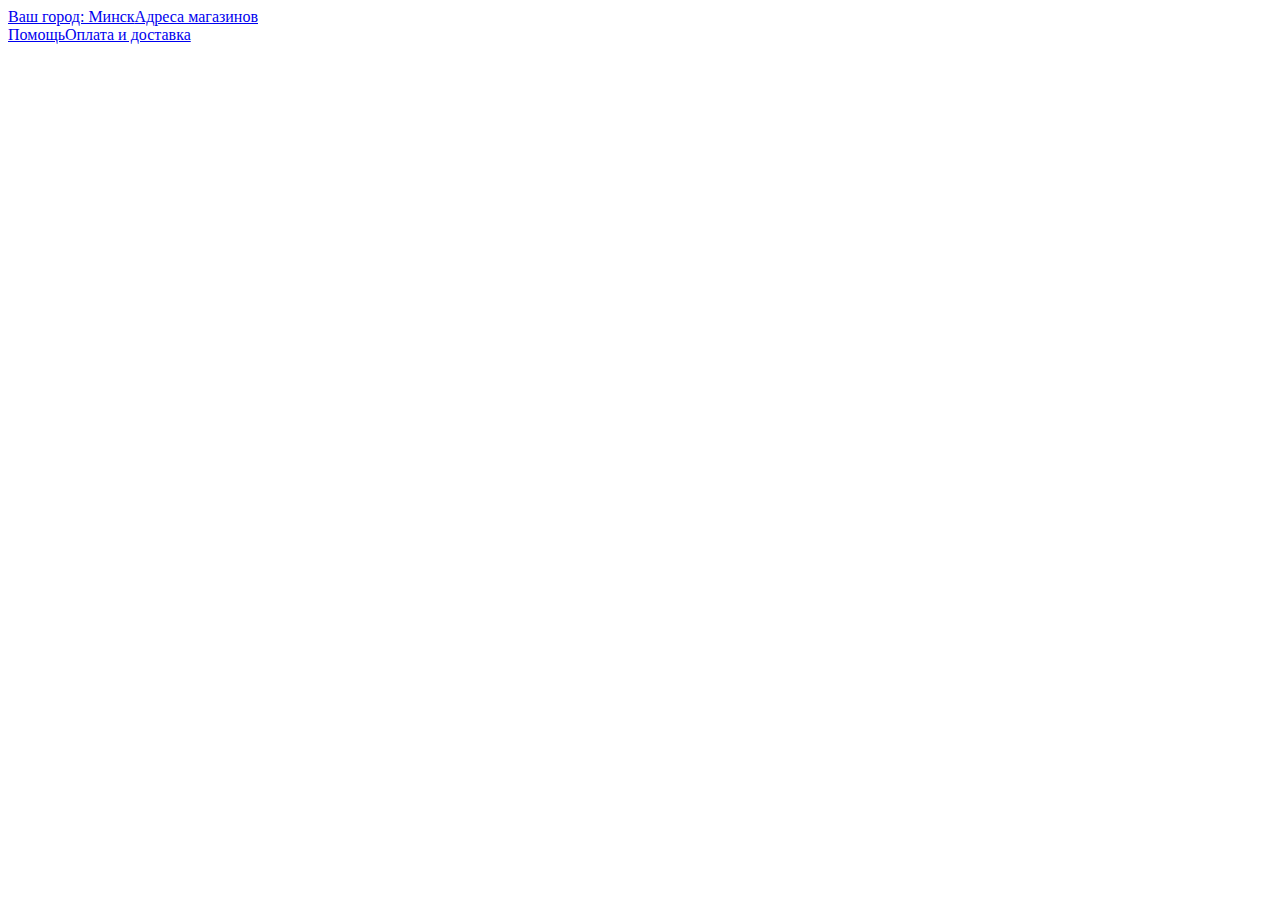
==== index.html @ 095d1d2a "Add files via upload" ====
<!DOCTYPE html>
<html lang="ru">
<head>
	<meta charset="UTF-8">
	<meta name="viewport" content="width=device-width, initial-scale=1.0">
	<title>Document</title>
	<link rel="stylesheet" href="fonts/font.css">
	<link rel="stylesheet" href="css/style.css" type="text/css">
</head>
<body>
	


<div id="wrapper">
	
	<div id="first-line">
		<div><a href="#">Ваш город: Минск</a><a href="#">Адреса магазинов</a></div>
		<div><a href="#">Помощь</a><a href="#">Оплата и доставка</a></div>
	</div>


</div> <!-- wrapper -->

</body>
</html>
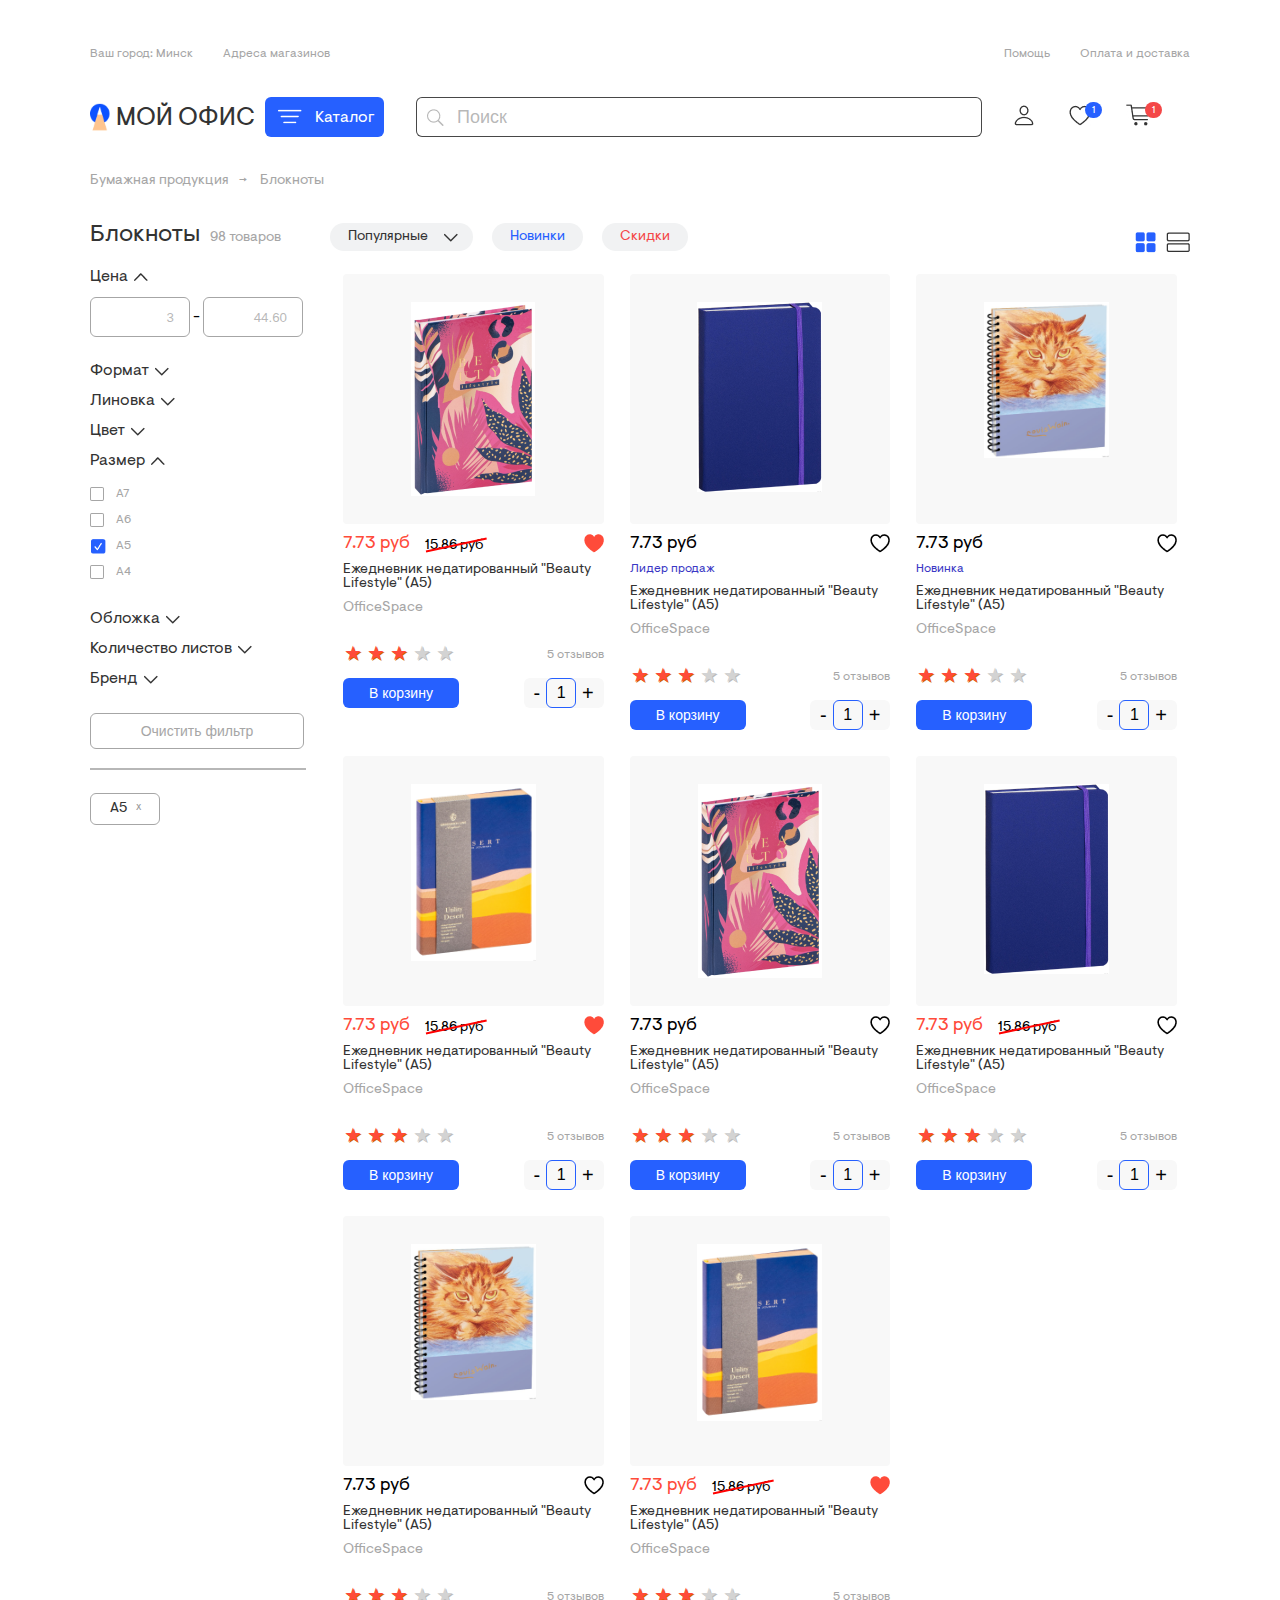
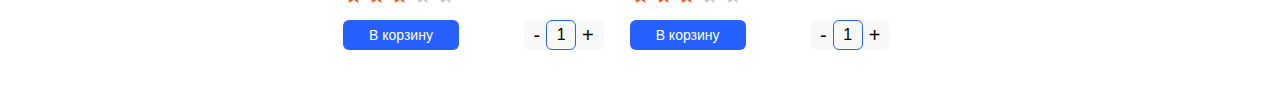
==== commit 986cbd4f: "Add files via upload" ====
--- a/index.html
+++ b/index.html
@@ -5,21 +5,578 @@
 	<meta name="viewport" content="width=device-width, initial-scale=1.0">
 	<title>Document</title>
 	<link rel="stylesheet" href="fonts/font.css">
+	<link rel="stylesheet" href="css/reset.css" type="text/css">
 	<link rel="stylesheet" href="css/style.css" type="text/css">
 </head>
 <body>
 	
 
 
+
+
+
+
 <div id="wrapper">
-	
+
+
+
+
 	<div id="first-line">
 		<div><a href="#">Ваш город: Минск</a><a href="#">Адреса магазинов</a></div>
 		<div><a href="#">Помощь</a><a href="#">Оплата и доставка</a></div>
 	</div>
 
 
+
+
+
+
+
+
+
+    <div id="second-line">
+        <div class="wrap">
+            <a href="index.html" id="logo">
+                <img src="img/logo.png"  alt="логотип">
+                <span>Мой офис</span>
+            </a>
+            
+
+            <label id="cat_bottom" for="cat_open">Каталог</label>
+            
+            <input type="checkbox" id="cat_open">            
+            <div id="cat_menu">
+                <ul>
+                    <li><a href="#">Письменные принадлежности</a></li>
+                    <li><a href="#">Ручки</a></li>
+                    <li><a href="#">Карандаши</a></li>
+                    <li><a href="#">Маркеры</a></li>
+                    <li><a href="#">Наборы письменные</a></li>
+                </ul>
+                <ul>
+                    <li><a href="#">Бумажная продукция</a></li>
+                    <li><a href="#">Офисная бумага </a></li>
+                    <li><a href="#">Блокноты</a></li>
+                    <li><a href="#">Ежедневники и еженедельники </a></li>
+                    <li><a href="#">Стикеры и блоки для записей</a></li>
+                    <li><a href="#">Закладки</a></li>   
+                </ul>
+                <ul>
+                    <li><a href="#">Офисные принадлежности</a></li>
+                    <li><a href="#">Степлеры</a></li>
+                    <li><a href="#">Корректоры	</a></li>
+                    <li><a href="#">Дыроколы	</a></li>
+                    <li><a href="#">Ластики	</a></li>
+                    <li><a href="#">Скотч и клейкая лента	</a></li>
+                    <li><a href="#">Папки</a></li>
+                    <li><a href="#">Клей</a></li>
+                </ul>
+                <ul>
+                    <li><a href="#">Школьные принадлежности</a></li>
+                    <li><a href="#">Тетради</a></li>  
+                    <li><a href="#">Дневники</a></li>     
+                    <li><a href="#">Пеналы</a></li>
+                    <li><a href="#">Линейки</a></li>
+                    <li><a href="#">Циркули</a></li>
+                    <li><a href="#">Цветные карандаши </a></li>
+                    <li><a href="#">Краски, кисти</a></li>
+                </ul>           
+                 
+            </div>
+            
+            
+            
+            
+            
+            
+            
+        </div>
+        <form action="">
+            <input type="seach" value="Поиск">
+        </form>
+        <div class="knopki">
+            <a href="#" class="cabinet"><img src="img/cabinet.jpg" alt=""></a>
+            <a href="#" class="favorite"><img src="img/favorite.jpg" alt=""><span>1</span></a>
+            <a href="cart.html" class="cart"><img src="img/cart.jpg" alt=""><span>1</span></a>
+        </div>
+
+    </div>   <!-- second-line -->
+
+
+
+
+    <div id="breadcrumbs">
+        <span><a href="#">Бумажная продукция</a></span>
+        <span>Блокноты</span>
+
+    </div> <!-- breadcrumbs -->
+
+
+
+
+
+
+
+
+
+
+
+    <div id="content_wrap">
+        <aside>
+           <div class="cat_wrap">
+               <h2>Блокноты</h2>
+               <div><span>98</span> товаров</div>
+           </div>
+           
+           
+           <form action="" class="filtr">
+              
+               <input type="checkbox" id="filtr_price" class="filtr_param" checked>
+               <label for="filtr_price">Цена</label>
+               <div>
+                   <input type="text" class="min_price" value="3"> - <input type="text" class="max_price"  value="44.60">
+               </div> 
+               
+                                           
+               <input type="checkbox" id="filtr_formar" class="filtr_param">
+               <label for="filtr_formar">Формат</label>
+               <div>
+                   Lorem ipsum dolor sit amet.
+               </div> 
+                                                                                                                                                                       
+                                                                                                                
+               <input type="checkbox" id="filtr_linovka" class="filtr_param">
+               <label for="filtr_linovka">Линовка</label>
+               <div>
+                   Lorem ipsum dolor sit amet.
+               </div>
+               
+               <input type="checkbox" id="filtr_color" class="filtr_param">
+               <label for="filtr_color">Цвет</label>
+               <div>
+                   Lorem ipsum dolor sit amet.
+               </div>
+                
+               <input type="checkbox" id="filtr_razmer" class="filtr_param" checked>
+               <label for="filtr_razmer">Размер</label>
+               <div class="filtr_razmer_items">
+                   <input type="checkbox" name="razmer" id="A7"><label for="A7">A7</label>
+                   <input type="checkbox" name="razmer" id="A6"><label for="A6">A6</label>
+                   <input type="checkbox" name="razmer" id="A5" checked><label for="A5">A5</label>
+                   <input type="checkbox" name="razmer" id="A4"><label for="A4">A4</label>
+               </div>
+ 
+               <input type="checkbox" id="filtr_oblozhka" class="filtr_param">
+               <label for="filtr_oblozhka">Обложка</label>
+               <div>
+                   Lorem ipsum dolor sit amet.
+               </div>                                         
+               
+               <input type="checkbox" id="filtr_kol_list" class="filtr_param">
+               <label for="filtr_kol_list">Количество листов</label>
+               <div>
+                   Lorem ipsum dolor sit amet.
+               </div>               
+               
+               <input type="checkbox" id="filtr_brend" class="filtr_param">
+               <label for="filtr_brend">Бренд</label>
+               <div>
+                   Lorem ipsum dolor sit amet.
+               </div>  
+               
+                <p><input type="reset" value="Очистить фильтр"></p>
+                
+                <hr>
+                
+                <ul class="selected_options">
+                    <li>A5<span>x</span></li>
+<!--
+                    <li>A7<span>x</span></li>
+                    <li>A6<span>x</span></li>
+-->
+                </ul>
+               
+               
+               
+               
+               
+           </form>
+           
+        </aside>
+        
+        
+        
+        <div id="content">
+           
+            <div class="filtr2">
+                <div class="cat">
+                    <div class="popular">
+                        
+                        <input type="checkbox" id="popular_check">
+                        <label for="popular_check">Популярные</label>
+                        <ul>
+                            <li class="active"><a href="#">Популярные</a></li>
+                            <li><a href="#">Новинки</a></li>
+                            <li><a href="#">Сначала дешевле </a></li>
+                            <li><a href="#">Сначала дороже</a></li>
+                            <li><a href="#">Высокий рейтинг</a></li>
+                        </ul>
+                    </div>
+                    <div class="new">Новинки</div>
+                    <div class="sale">Скидки</div>
+                </div>
+                <div class="grid-list">
+                    <a href="index.html" class="grid_bottom active"></a>
+                    <a href="index_list.html" class="list_bottom "></a>
+                </div>
+            </div>
+            
+            
+            <div class="products grid">
+                <div class="product">
+                    <div class="img_wrap">
+                        <img src="img/prod1.png" alt="">
+                    </div>
+                    <div class="price_fav">
+                        <div>
+                            <div class="price new_price">7.73 руб</div>
+                            <div class="old_price">15.86 руб</div>
+                        </div>
+                        <div class="fav active"></div>
+                    </div>
+                    
+                    <h3>Ежедневник недатированный "Beauty Lifestyle" (А5)</h3>
+                    <h4>OfficeSpace</h4>
+                    <div class="rating_reviews">
+                        <div class="rating-result">
+                            <span class="active"></span>	
+                            <span class="active"></span>    
+                            <span class="active"></span>  
+                            <span></span>    
+                            <span></span>
+                        </div>   
+                        <div class="reviews">
+                            5 отзывов 
+                        </div>                     
+                    </div>
+                    <div class="cart_count">
+                        <input type="submit" class="to_cart" value="В корзину">
+                        <div class="quantity-block">
+                          <button class="quantity-arrow-minus"> - </button>
+                          <input class="quantity-num" type="number" value="1" />
+                          <button class="quantity-arrow-plus"> + </button>
+                        </div>                        
+                    </div>
+                </div> <!-- product-->
+
+         
+                <div class="product">
+                    <div class="img_wrap">
+                        <img src="img/prod2.png" alt="">
+                    </div>
+                    <div class="price_fav">
+                        <div>
+                            <div class="price ">7.73 руб</div>
+                         
+                        </div>
+                        <div class="fav "></div>
+                    </div>
+                    <h5>Лидер продаж</h5>
+                    <h3>Ежедневник недатированный "Beauty Lifestyle" (А5)</h3>
+                    <h4>OfficeSpace</h4>
+                    <div class="rating_reviews">
+                        <div class="rating-result">
+                            <span class="active"></span>	
+                            <span class="active"></span>    
+                            <span class="active"></span>  
+                            <span></span>    
+                            <span></span>
+                        </div>   
+                        <div class="reviews">
+                            5 отзывов 
+                        </div>                     
+                    </div>
+                    <div class="cart_count">
+                        <input type="submit" class="to_cart" value="В корзину">
+                        <div class="quantity-block">
+                          <button class="quantity-arrow-minus"> - </button>
+                          <input class="quantity-num" type="number" value="1" />
+                          <button class="quantity-arrow-plus"> + </button>
+                        </div>                        
+                    </div>
+                </div> <!-- product-->
+
+         
+                <div class="product">
+                    <div class="img_wrap">
+                        <img src="img/prod3.png" alt="">
+                    </div>
+                    <div class="price_fav">
+                        <div>
+                            <div class="price ">7.73 руб</div>
+                         
+                        </div>
+                        <div class="fav "></div>
+                    </div>
+                    <h5>Новинка</h5>
+                    <h3>Ежедневник недатированный "Beauty Lifestyle" (А5)</h3>
+                    <h4>OfficeSpace</h4>
+                    <div class="rating_reviews">
+                        <div class="rating-result">
+                            <span class="active"></span>	
+                            <span class="active"></span>    
+                            <span class="active"></span>  
+                            <span></span>    
+                            <span></span>
+                        </div>   
+                        <div class="reviews">
+                            5 отзывов 
+                        </div>                     
+                    </div>
+                    <div class="cart_count">
+                        <input type="submit" class="to_cart" value="В корзину">
+                        <div class="quantity-block">
+                          <button class="quantity-arrow-minus"> - </button>
+                          <input class="quantity-num" type="number" value="1" />
+                          <button class="quantity-arrow-plus"> + </button>
+                        </div>                        
+                    </div>
+                </div> <!-- product-->
+
+         
+                <div class="product">
+                    <div class="img_wrap">
+                        <img src="img/prod4.png" alt="">
+                    </div>
+                    <div class="price_fav">
+                        <div>
+                            <div class="price new_price">7.73 руб</div>
+                            <div class="old_price">15.86 руб</div>
+                        </div>
+                        <div class="fav active"></div>
+                    </div>
+                    <h3>Ежедневник недатированный "Beauty Lifestyle" (А5)</h3>
+                    <h4>OfficeSpace</h4>
+                    <div class="rating_reviews">
+                        <div class="rating-result">
+                            <span class="active"></span>	
+                            <span class="active"></span>    
+                            <span class="active"></span>  
+                            <span></span>    
+                            <span></span>
+                        </div>   
+                        <div class="reviews">
+                            5 отзывов 
+                        </div>                     
+                    </div>
+                    <div class="cart_count">
+                        <input type="submit" class="to_cart" value="В корзину">
+                        <div class="quantity-block">
+                          <button class="quantity-arrow-minus"> - </button>
+                          <input class="quantity-num" type="number" value="1" />
+                          <button class="quantity-arrow-plus"> + </button>
+                        </div>                        
+                    </div>
+                </div> <!-- product-->
+
+
+        
+                <div class="product">
+                    <div class="img_wrap">
+                        <img src="img/prod1.png" alt="">
+                    </div>
+                    <div class="price_fav">
+                        <div>
+                            <div class="price ">7.73 руб</div>
+                 
+                        </div>
+                        <div class="fav "></div>
+                    </div>
+                    <h3>Ежедневник недатированный "Beauty Lifestyle" (А5)</h3>
+                    <h4>OfficeSpace</h4>
+                    <div class="rating_reviews">
+                        <div class="rating-result">
+                            <span class="active"></span>	
+                            <span class="active"></span>    
+                            <span class="active"></span>  
+                            <span></span>    
+                            <span></span>
+                        </div>   
+                        <div class="reviews">
+                            5 отзывов 
+                        </div>                     
+                    </div>
+                    <div class="cart_count">
+                        <input type="submit" class="to_cart" value="В корзину">
+                        <div class="quantity-block">
+                          <button class="quantity-arrow-minus"> - </button>
+                          <input class="quantity-num" type="number" value="1" />
+                          <button class="quantity-arrow-plus"> + </button>
+                        </div>                        
+                    </div>
+                </div> <!-- product-->
+
+         
+                <div class="product">
+                    <div class="img_wrap">
+                        <img src="img/prod2.png" alt="">
+                    </div>
+                    <div class="price_fav">
+                        <div>
+                            <div class="price new_price">7.73 руб</div>
+                            <div class="old_price">15.86 руб</div>
+                        </div>
+                        <div class="fav "></div>
+                    </div>
+                    <h3>Ежедневник недатированный "Beauty Lifestyle" (А5)</h3>
+                    <h4>OfficeSpace</h4>
+                    <div class="rating_reviews">
+                        <div class="rating-result">
+                            <span class="active"></span>	
+                            <span class="active"></span>    
+                            <span class="active"></span>  
+                            <span></span>    
+                            <span></span>
+                        </div>   
+                        <div class="reviews">
+                            5 отзывов 
+                        </div>                     
+                    </div>
+                    <div class="cart_count">
+                        <input type="submit" class="to_cart" value="В корзину">
+                        <div class="quantity-block">
+                          <button class="quantity-arrow-minus"> - </button>
+                          <input class="quantity-num" type="number" value="1" />
+                          <button class="quantity-arrow-plus"> + </button>
+                        </div>                        
+                    </div>
+                </div> <!-- product-->
+
+         
+                <div class="product">
+                    <div class="img_wrap">
+                        <img src="img/prod3.png" alt="">
+                    </div>
+                    <div class="price_fav">
+                        <div>
+                            <div class="price ">7.73 руб</div>
+                 
+                        </div>
+                        <div class="fav "></div>
+                    </div>
+                    <h3>Ежедневник недатированный "Beauty Lifestyle" (А5)</h3>
+                    <h4>OfficeSpace</h4>
+                    <div class="rating_reviews">
+                        <div class="rating-result">
+                            <span class="active"></span>	
+                            <span class="active"></span>    
+                            <span class="active"></span>  
+                            <span></span>    
+                            <span></span>
+                        </div>   
+                        <div class="reviews">
+                            5 отзывов 
+                        </div>                     
+                    </div>
+                    <div class="cart_count">
+                        <input type="submit" class="to_cart" value="В корзину">
+                        <div class="quantity-block">
+                          <button class="quantity-arrow-minus"> - </button>
+                          <input class="quantity-num" type="number" value="1" />
+                          <button class="quantity-arrow-plus"> + </button>
+                        </div>                        
+                    </div>
+                </div> <!-- product-->
+
+         
+                <div class="product">
+                    <div class="img_wrap">
+                        <img src="img/prod4.png" alt="">
+                    </div>
+                    <div class="price_fav">
+                        <div>
+                            <div class="price new_price">7.73 руб</div>
+                            <div class="old_price">15.86 руб</div>
+                        </div>
+                        <div class="fav active"></div>
+                    </div>
+                    <h3>Ежедневник недатированный "Beauty Lifestyle" (А5)</h3>
+                    <h4>OfficeSpace</h4>
+                    <div class="rating_reviews">
+                        <div class="rating-result">
+                            <span class="active"></span>	
+                            <span class="active"></span>    
+                            <span class="active"></span>  
+                            <span></span>    
+                            <span></span>
+                        </div>   
+                        <div class="reviews">
+                            5 отзывов 
+                        </div>                     
+                    </div>
+                    <div class="cart_count">
+                        <input type="submit" class="to_cart" value="В корзину">
+                        <div class="quantity-block">
+                          <button class="quantity-arrow-minus"> - </button>
+                          <input class="quantity-num" type="number" value="1" />
+                          <button class="quantity-arrow-plus"> + </button>
+                        </div>                        
+                    </div>
+                </div> <!-- product-->
+
+
+          </div><!--  products-->
+            
+         
+            
+               
+                  
+                     
+                        
+                           
+                              
+                                 
+                                    
+                                         
+                                                            
+                                                               
+                                                                  
+                                                                     
+                                                                        
+                                                                           
+                                                                                 
+            
+        </div> <!-- content-->
+        
+        
+        
+        
+    </div>  <!--content_wrap-->
+
+
+
+
+
+
+
+
+
+
 </div> <!-- wrapper -->
+
+
+
+
+
+<script src="https://cdnjs.cloudflare.com/ajax/libs/jquery/3.3.1/jquery.min.js"></script>
+<script src="js/script.js"></script>
+
+
+
+
+
+
+
 
 </body>
 </html>--- a/fonts/font.css
+++ b/fonts/font.css
@@ -0,0 +1,39 @@
+@font-face {
+    font-family: 'Visuelt Pro Bold';
+    src: url('VisueltPro-Bold.eot');
+    src: url('VisueltPro-Bold.eot?#iefix') format('embedded-opentype'),
+        url('VisueltPro-Bold.woff2') format('woff2'),
+        url('VisueltPro-Bold.woff') format('woff'),
+        url('VisueltPro-Bold.ttf') format('truetype'),
+        url('VisueltPro-Bold.svg#VisueltPro-Bold') format('svg');
+    font-weight: bold;
+    font-style: normal;
+    font-display: swap;
+}
+
+@font-face {
+    font-family: 'Visuelt Pro Medium';
+    src: url('VisueltPro-Medium.eot');
+    src: url('VisueltPro-Medium.eot?#iefix') format('embedded-opentype'),
+        url('VisueltPro-Medium.woff2') format('woff2'),
+        url('VisueltPro-Medium.woff') format('woff'),
+        url('VisueltPro-Medium.ttf') format('truetype'),
+        url('VisueltPro-Medium.svg#VisueltPro-Medium') format('svg');
+    font-weight: 500;
+    font-style: normal;
+    font-display: swap;
+}
+
+@font-face {
+    font-family: 'Visuelt Pro Regular';
+    src: url('VisueltPro-Regular.eot');
+    src: url('VisueltPro-Regular.eot?#iefix') format('embedded-opentype'),
+        url('VisueltPro-Regular.woff2') format('woff2'),
+        url('VisueltPro-Regular.woff') format('woff'),
+        url('VisueltPro-Regular.ttf') format('truetype'),
+        url('VisueltPro-Regular.svg#VisueltPro-Regular') format('svg');
+    font-weight: normal;
+    font-style: normal;
+    font-display: swap;
+}
+
--- a/css/style.css
+++ b/css/style.css
@@ -0,0 +1,1598 @@
+@charset "UTF-8";
+body{
+  font-family: Visuelt Pro Regular;
+}
+
+
+body{
+ padding: 30px 90px;
+}
+
+@media (max-width: 991px) {
+    body{
+       padding: 15px; 
+    }
+}
+
+@media (max-width: 767px) {
+    body{
+       padding: 7px; 
+    }
+}
+
+#wrapper{
+/*  outline: solid thin red;*/
+  margin: 15px auto;
+  width: 100%;
+    max-width: 1280px;
+
+}
+
+
+
+
+/*----------- first-line -----------*/
+
+
+#first-line{
+  /*outline: solid thin red;*/
+  display: flex;
+}
+
+@media (max-width: 500px) {
+  #first-line{
+    display: block;
+  }  
+}
+
+#first-line>div{
+  /*outline: solid thin blue;*/
+  width: 50%;
+}
+
+@media (max-width: 500px) {
+  #first-line>div{
+   width: 100%; 
+   display: flex;
+   justify-content: space-between;
+  }  
+}
+
+
+#first-line>div>a:first-child{
+  padding-right: 30px;
+}
+
+#first-line>div:last-child{
+  text-align: right;
+}
+
+#first-line>div>a{
+  /*outline: solid thin green;*/
+  font-size: 12px;
+  color:#A6A6A6;
+  font-weight: 400;
+  text-decoration: none;
+}
+
+#first-line>div>a:hover{
+  text-decoration: underline;
+}
+
+@media (max-width: 767px) {}
+
+
+/*----------- first-line -----------*/
+
+
+
+
+
+
+
+
+
+
+
+
+
+
+/*----------- second-line -----------*/
+
+#second-line{
+    display: flex;
+    align-items: center;
+    position: relative;
+    margin-top: 36px;
+}
+
+
+@media (max-width: 870px) {
+  #second-line{
+    -webkit-flex-direction: column;
+    -moz-flex-direction: column;
+    -ms-flex-direction: column;
+    -o-flex-direction: column;
+    flex-direction: column;
+  }  
+}
+
+.wrap{
+  display: flex;
+  justify-content: flex-start;
+  align-items: center;
+}
+@media (max-width: 870px) {
+  .wrap{
+    justify-content: space-between;
+      order: 3;
+      width: 100%;
+  }
+}
+
+
+
+
+
+
+#logo{
+  display: flex;
+  /*outline: solid thin red;*/
+  width: 165px;
+    text-decoration: none;
+}
+#logo img{
+  height: 29px;
+}
+#logo span{
+    text-transform: uppercase;
+    font-size: 25px;
+    line-height: 100%;
+    padding-top: 4px;
+    padding-left: 5px;
+    color: #333333;
+    white-space: nowrap;
+    text-decoration: none;
+}
+@media (max-width: 330px) {
+  #logo span{
+    font-size: 22px;
+  }
+}
+
+
+
+
+#cat_bottom{
+  background: url('../img/hamb.png') #2660FF;
+  background-repeat: no-repeat;
+background-position: 12px center;
+    background-size: auto 38%;
+border-radius: 6px;
+    display: flex;
+    align-items: center;
+    padding: 10px 9px 8px 50px;
+    color: #ffffff;
+    margin-left: 10px;
+    box-sizing: border-box;
+    height: 40px;
+    cursor: pointer;
+}
+
+
+@media (max-width: 870px) {
+  .knopki{
+    text-align: right;
+  }
+}
+
+
+#cat_open{
+    display: none;
+}
+#cat_open:checked+#cat_menu{
+    display: block;
+    display: -webkit-flex;
+    display: -moz-flex;
+    display: -ms-flex;
+    display: -o-flex;
+    display: flex;
+}
+
+
+
+#cat_menu{
+/*    outline: solid thin red;*/
+    position: absolute;
+    top: 50px;
+    left: 0px;
+    background-color: #fff;
+    width: 100%;
+    display: none;
+    padding: 25px;
+    justify-content: center;
+    z-index: 1;
+}
+@media (max-width: 870px) {
+  #cat_menu{
+    -webkit-flex-wrap: wrap;
+    -moz-flex-wrap: wrap;
+    -ms-flex-wrap: wrap;
+    -o-flex-wrap: wrap;
+    flex-wrap: wrap;
+      top: 130px;
+  }
+    #cat_menu ul{
+        width: 50%;
+    }
+}
+
+@media (max-width: 640px) {
+    #cat_menu ul{
+        width: 100%;
+    }    
+}
+
+#cat_menu ul{
+    padding: 0 25px;
+}
+#cat_menu ul li{
+    padding-top: 12px;
+}
+#cat_menu ul li a{
+    font-size: 14px;
+    line-height: 18px;
+    color: #333333;  
+    text-decoration: none;
+    padding-top: 12px;
+}
+#cat_menu ul li:first-child a{
+    font-size: 18px;
+    color: #2660FF;
+    text-decoration: none;
+    line-height: 23px;
+}
+#cat_menu ul li a:hover{
+    text-decoration: underline;
+}
+#cat_menu ul li:first-child a:hover{
+    
+}
+
+
+
+@media (max-width: 870px) {
+  .knopk{
+    order: 1;
+  }  
+}
+
+.knopki a{
+  padding: 0 16px;
+  text-decoration: none;
+  position: relative;
+}
+.knopki a:first-child{
+  padding-left: 0;
+}
+.knopki a span{
+    font-size: 10px;
+    padding: 4px 7px 2px 7px;
+    border-radius: 15px;
+    position: absolute;
+    top: -12px;
+    right: 5px;
+    color: #fff;
+    display: -webkit-flex;
+    display: -moz-flex;
+    display: -ms-flex;
+    display: -o-flex;
+    display: flex;
+    justify-content: center;
+    -ms-align-items: center;
+    align-items: center;
+}
+.knopki a.favorite span{
+  background: #2660FF;
+}
+.knopki a.cart span{
+  background: #F44747;
+}
+
+#second-line form{
+  width: calc(100% - 165px - 125px - 180px - 64px);
+  /*outline: solid thin red;*/
+  margin: 0 32px;
+}
+
+@media (max-width: 870px) {
+  #second-line form{
+    width: 100%;
+    margin: 5px 0 15px 0;
+      order: 2;
+  }
+}
+
+
+
+#second-line form input{
+  width: 100%;
+  height: 40px;
+  padding: 3px 10px 3px 40px;
+  box-sizing: border-box; 
+  color: rgba(153, 153, 153, 0.7);
+  font-size: 18px;
+  border: 0.9px solid rgba(51, 51, 51, 0.9);
+  border-radius: 6px;
+  background-image: url(../img/search.jpg);
+  background-repeat: no-repeat;
+  background-position: 10px center;
+}
+
+@media (max-width: 712px) {
+
+}
+
+
+/*----------- second-line -----------*/
+
+
+
+
+
+
+
+
+
+
+
+
+
+
+/*----------- breadcrumbs-----------*/
+
+#breadcrumbs{
+margin-top: 35px;
+}
+
+#breadcrumbs span,#breadcrumbs span a{
+  font-size: 14px;
+  color: #A6A6A6;
+    text-decoration: none;
+}
+
+#breadcrumbs span a:hover{
+  text-decoration: underline;
+}
+
+#breadcrumbs span:after{
+  content: "→";
+  font-size: 12px;
+  padding: 0 10px;
+}
+
+#breadcrumbs span:last-child:after{
+  display: none;
+}
+
+
+/*----------- breadcrumbs-----------*/
+
+
+
+
+
+
+
+
+
+
+
+
+
+
+
+
+
+
+
+/*----------- content_wrap-----------*/
+
+#content_wrap{
+/*    outline: solid thin red;*/
+    display: -webkit-flex;
+    display: -moz-flex;
+    display: -ms-flex;
+    display: -o-flex;
+    display: flex;
+    margin-top: 35px;
+}
+
+@media (max-width: 767px) {
+    #content_wrap{
+        -webkit-flex-direction: column;
+        -moz-flex-direction: column;
+        -ms-flex-direction: column;
+        -o-flex-direction: column;
+        flex-direction: column;
+    }
+}
+
+
+/*----------- content_wrap-----------*/
+
+
+
+
+
+
+
+
+
+
+
+
+
+
+/*----------- aside -----------*/
+aside{
+    width: 240px;
+/*    outline: solid thin green;*/
+}
+
+
+@media (max-width: 767px) {
+    aside{
+        width: 100%;
+    } 
+}
+
+
+aside .cat_wrap{
+    display: -webkit-flex;
+    display: -moz-flex;
+    display: -ms-flex;
+    display: -o-flex;
+    display: flex;
+    -ms-align-items: baseline;
+    align-items: baseline;
+    padding-bottom: 8px;
+}
+aside .cat_wrap h2{
+    font-size: 24px;
+    color: #333333;      
+}
+aside .cat_wrap div{
+    font-size: 14px;
+    color: #A6A6A6;
+    padding-left: 10px;
+}
+/*----------- aside -----------*/
+
+
+
+
+/*----------- filtr -----------*/
+.filtr{}
+.filtr .filtr_param{
+    display: none;
+}
+
+.filtr .filtr_param+label{
+    font-size: 16px;
+    color: #333333;
+    background-image: url(../img/chevron.down.png);
+    background-repeat: no-repeat;
+    background-position: right center;
+    padding-right: 20px;
+    cursor: pointer;
+}
+.filtr .filtr_param+label:before{
+    content: "";
+    display: block;
+    padding-top: 14px;
+}
+
+.filtr .filtr_param+label+div{
+    display: none;
+}
+
+.filtr .filtr_param:checked{}
+.filtr .filtr_param:checked+label{
+    font-size: 16px;
+    color: #333333;
+    background-image: url(../img/chevron.up.png);
+}
+.filtr .filtr_param:checked+label+div{
+    display: block;
+    padding-top: 12px;
+    padding-bottom: 12px;
+}
+
+
+.filtr .min_price,
+.filtr .max_price{
+    width: 100px;
+    height: 40px;
+    border: 1px solid #A6A6A6;
+    box-sizing: border-box;
+    border-radius: 6px; 
+    text-align: right;
+    color: rgba(153, 153, 153, 0.7);
+    padding-left: 15px;
+    padding-right: 15px;
+
+}
+
+
+
+.filtr_razmer_items{
+    
+}
+
+
+.filtr_razmer_items label{
+    display: block;
+    padding-left: 26px;
+    background-image: url(../img/no_checked.png);
+    background-repeat: no-repeat;
+    background-position: left center;
+    font-size: 12px;
+    padding-top: 7px;
+    padding-bottom: 7px;
+    color: #A6A6A6;   
+    cursor: pointer;
+}
+.filtr_razmer_items input{
+    display: none;
+}
+
+.filtr_razmer_items input:checked+label{
+    background-image: url(../img/checked.png);
+}
+
+
+.filtr input[type="reset"]{
+    border: 1px solid #A6A6A6;
+    box-sizing: border-box;
+    border-radius: 6px;  
+    background-color: #fff;
+    width: 214px;
+    height: 36px;
+    color: #A6A6A6;    
+    font-size: 14px;
+    margin-top: 26px;
+}
+.filtr input[type="reset"]:hover{
+    background-color: #2660FF;
+    color: #fff;
+    cursor: pointer;
+}
+
+
+.filtr hr{
+    border: 1px solid rgba(153, 153, 153, 0.7);
+    margin-top: 19px;
+    margin-bottom: 19px;
+    width: 214px;
+    display: inline-block;
+}
+
+.selected_options{
+    list-style-type: none;
+    display: -webkit-flex;
+    display: -moz-flex;
+    display: -ms-flex;
+    display: -o-flex;
+    display: flex;
+    flex-wrap: wrap;
+}
+
+.selected_options li{
+    width: 70px;
+    height: 32px; 
+    border: 1px solid #A6A6A6;
+    box-sizing: border-box;
+    border-radius: 6px;
+    display: -webkit-flex;
+    display: -moz-flex;
+    display: -ms-flex;
+    display: -o-flex;
+    display: flex;
+    justify-content: center;
+    -ms-align-items: center;
+    align-items: center;
+    font-size: 14px;
+    color: #333333;    
+    margin-right: 10px;
+    margin-bottom: 10px;
+    
+}
+
+.selected_options li span{
+    padding-left: 9px;
+    font-size: 11px;
+    color: #999999;
+    transform: translate(0px, -2px);        
+}
+.selected_options li span:hover{
+    cursor: pointer;
+}
+
+/*----------- filtr -----------*/
+
+
+
+
+
+
+
+
+
+
+
+
+
+
+/*----------- content -----------*/
+
+#content{
+    width: calc(100% - 240px);
+}
+
+@media (max-width: 767px) {
+   #content{
+        width: 100%;
+    } 
+}
+
+
+/*----------- content -----------*/
+
+
+
+
+
+
+
+/*----------- filtr2 -----------*/
+
+
+
+.filtr2{
+    display: -webkit-flex;
+    display: -moz-flex;
+    display: -ms-flex;
+    display: -o-flex;
+    display: flex;
+    justify-content: space-between;
+}
+
+
+@media (max-width: 440px) {
+    .filtr2{
+        display: block;
+    }
+    .filtr2 .cat{
+        margin-bottom: 20px;
+        width: 100%;
+    }
+}
+
+
+.filtr2 .cat{
+    display: -webkit-flex;
+    display: -moz-flex;
+    display: -ms-flex;
+    display: -o-flex;
+    display: flex;
+    -webkit-flex-wrap: wrap;
+    -moz-flex-wrap: wrap;
+    -ms-flex-wrap: wrap;
+    -o-flex-wrap: wrap;
+    flex-wrap: wrap;
+    
+}
+
+
+
+.filtr2 .cat>div{
+    background: #F1F2F3;
+    border-radius: 32px; 
+    padding: 7px 18px;
+    margin-right: 19px;
+    font-size: 14px;
+    display: -webkit-flex;
+    display: -moz-flex;
+    display: -ms-flex;
+    display: -o-flex;
+    display: flex;
+    justify-content: center;
+    -ms-align-items: center;
+    align-items: center;
+    cursor: pointer;
+    margin-bottom: 10px;
+}
+
+@media (max-width: 800px) {
+    .filtr2 .cat>div{
+      margin-right: 8px;  
+    }
+}
+
+
+
+.filtr2 .cat .popular{
+    color: #333333;
+    padding: 0;
+    position: relative;
+/*    outline: solid thin red;*/
+}
+.filtr2 .cat .popular label{
+    cursor: pointer;
+/*    outline: solid thin blue;*/
+    width: 100%;
+    height: 100%;
+    padding: 7px 18px;
+    padding-right: 45px;
+    display: -webkit-flex;
+    display: -moz-flex;
+    display: -ms-flex;
+    display: -o-flex;
+    display: flex;
+    justify-content: center;
+    -ms-align-items: center;
+    align-items: center;
+    background-image: url(../img/chevron.down.png);
+    background-repeat: no-repeat;
+    background-position: calc(100% - 15px) center;    
+    
+    
+}
+.filtr2 .cat .popular input{
+    display: none;
+}
+
+
+.filtr2 .cat .popular input:checked+label{
+   background-image: url(../img/chevron.up.png); 
+}
+
+
+.filtr2 .cat .popular input:checked ~ ul{
+    display: block;
+
+
+}
+
+
+.filtr2 .cat .popular ul{
+    display: none;
+    position: absolute;
+    top: 40px;
+    left: 1px;    
+    background: #F1F2F3;
+    border-radius: 0px 16px 16px 16px; 
+    padding: 16px;
+}
+.filtr2 .cat .popular ul li{
+    padding-top: 4px;
+    padding-bottom: 4px;    
+}
+.filtr2 .cat .popular ul li a{
+    font-size: 14px;
+    color: #333333;
+    white-space: nowrap;
+    text-decoration: none;
+}
+.filtr2 .cat .popular ul li a:hover{
+   color: #2660FF; 
+}
+.filtr2 .cat .popular ul li.active a{
+   color: #2660FF; 
+    
+}
+
+
+
+.filtr2 .cat .popular ul li a:hover{}
+
+
+.filtr2 .cat .new{
+    color: #2660FF;
+}
+.filtr2 .cat .sale{
+    color: #F44747;
+}
+
+
+
+
+
+
+.grid-list{
+    display: -webkit-flex;
+    display: -moz-flex;
+    display: -ms-flex;
+    display: -o-flex;
+    display: flex;
+    justify-content: flex-end;
+    -ms-align-items: center;
+    align-items: center;
+}
+
+
+
+.grid-list .grid_bottom{
+    width: 21px;
+    height: 21px;
+    background-image: url(../img/grid_no_checked.png);
+    -webkit-background-size: 100%;
+    background-size: 100%;
+    -webkit-background-clip: content-box;
+    -moz-background-clip: content-box;
+    background-clip: content-box;
+    background-repeat: no-repeat;
+    cursor: pointer;
+    margin-left: 10px;
+}
+.grid-list .grid_bottom:hover,.grid-list .grid_bottom.active{
+    background-image: url(../img/grid_checked.png);
+}
+
+.grid-list .list_bottom{
+    width: 24px;
+    height: 21px;
+    background-image: url(../img/list_no_checked.png);
+    -webkit-background-size: 100%;
+    background-size: 100%;
+    -webkit-background-clip: content-box;
+    -moz-background-clip: content-box;
+    background-clip: content-box;
+    background-repeat: no-repeat; 
+    margin-left: 10px;
+    cursor: pointer;
+}
+.grid-list .list_bottom:hover,.grid-list .list_bottom.active{
+    background-image: url(../img/list_checked.png);
+}
+
+/*----------- filtr2 -----------*/
+
+
+
+
+
+
+
+
+/*----------- rating-result -----------*/
+
+
+.rating-result span {
+	padding: 0;
+	font-size: 20px;
+	margin: 0 1px;
+	line-height: 1;
+	color: #D3D3D3;
+	text-shadow: 1px 1px #bbb;
+}
+.rating-result > span:before {
+	content: '★';
+}
+.rating-result > span.active {
+	color: #FF4B3A;
+	text-shadow: 1px 1px #c60;
+}
+/*----------- rating-result -----------*/
+
+
+
+
+
+
+
+
+
+
+
+
+
+
+
+
+/*----------- products -----------*/
+
+.products.grid{
+    display: -webkit-flex;
+    display: -moz-flex;
+    display: -ms-flex;
+    display: -o-flex;
+    display: flex;
+    -webkit-flex-wrap: wrap;
+    -moz-flex-wrap: wrap;
+    -ms-flex-wrap: wrap;
+    -o-flex-wrap: wrap;
+    flex-wrap: wrap;
+}
+
+.products .product{
+    padding: 13px;
+}
+
+
+.products.grid .product{
+    width: 25%;
+/*    outline: solid thin red;*/
+}
+
+
+@media (max-width: 1340px) {
+    .products.grid .product{
+        width: 33.33%;
+    }    
+}
+
+@media (max-width: 1100px) {
+    .products.grid .product{
+        width: 50%;
+    }    
+}
+
+@media (max-width: 520px) {
+    .products.grid .product{
+        width: 100%;
+    }    
+}
+
+
+.products.list .product {
+    display: -webkit-flex;
+    display: -moz-flex;
+    display: -ms-flex;
+    display: -o-flex;
+    display: flex;
+}
+
+
+.products .product .img_wrap{
+    background: #F8F8F8;
+    border-radius: 4px;
+    padding: 28px 38px;
+    text-align: center;
+    height: 250px;
+    margin-bottom: 10px;
+}
+
+.products.grid .product .img_wrap img{
+    max-width: 125px;
+}
+
+.products.list .product .img_wrap{
+    width: 160px;
+}
+.products.list .product .img_wrap img{
+    max-width: 95px;
+}
+
+
+
+
+
+.products .product .price_fav{
+    display: -webkit-flex;
+    display: -moz-flex;
+    display: -ms-flex;
+    display: -o-flex;
+    display: flex;
+    justify-content: space-between;
+    -ms-align-items: center;
+    align-items: center;
+}
+
+.products .product .price_fav>div{
+    display: -webkit-flex;
+    display: -moz-flex;
+    display: -ms-flex;
+    display: -o-flex;
+    display: flex;
+    -ms-align-items: flex-end;
+    align-items: flex-end;
+}
+
+
+
+.products .product .price{
+    font-size: 18px;
+    color: ##333333;
+    white-space: nowrap;
+}
+.products .product .price.new_price{
+    color: #FF4B3A;
+    white-space: nowrap;
+}
+
+
+
+.products .product .old_price {
+  position: relative;
+  color: ##333333;
+    font-size: 14px;
+    padding-left: 15px;
+    white-space: nowrap;
+}
+
+.products .product .old_price:before {
+  border-bottom: 2px solid red;
+  position: absolute;
+  content: "";
+  width: 85%;
+  height: 50%;
+  transform: rotate(-12deg) translate(0,-2px);
+}
+
+
+
+
+.products .product  .fav,
+.products .product  .fav.active:hover{
+    width: 20px;
+    height: 19px;
+    background-image: url(../img/heart1.png);
+    background-repeat: no-repeat;
+    background-position: center;
+    cursor: pointer;
+
+}
+.products .product  .fav:hover,
+.products .product  .fav.active{
+   background-image: url(../img/heart2.png); 
+}
+
+
+.products .product h3{
+    padding-top: 10px;
+    font-size: 14px;
+    color: #333333;
+}
+
+.products .product h4{
+    font-size: 14px;
+    color: #A6A6A6;
+    padding-top: 10px;
+}
+.products .product h5{
+    font-size: 12px;
+    color: #3B38C5;
+    padding-top: 10px;
+}
+
+
+
+.products.list .product h3{
+    padding: 0;
+    font-size: 18px;
+    color: #000000;
+    font-weight: 500;
+}
+
+
+
+
+
+
+
+
+
+.products.grid .rating_reviews {
+    margin-top: 30px;
+}
+.products.list .rating_reviews {
+    margin-top: 8px;
+}
+
+
+.products .rating_reviews{
+    display: -webkit-flex;
+    display: -moz-flex;
+    display: -ms-flex;
+    display: -o-flex;
+    display: flex;
+    justify-content: space-between;
+    -ms-align-items: center;
+    align-items: center;
+}
+
+.products.list .rating_reviews{
+    justify-content: flex-start;
+}
+
+
+.products .reviews{
+   font-size: 12px;
+    padding-left: 13px;
+    color: #A6A6A6;
+}
+
+
+
+
+
+.products.list .opisanie{
+    padding: 30px;
+}
+
+
+.products.list .text{
+    color: #333333;
+    font-size: 16px;
+    padding-top: 10px;
+}
+
+.products.grid .cart_count{
+    padding-top: 13px;
+    display: -webkit-flex;
+    display: -moz-flex;
+    display: -ms-flex;
+    display: -o-flex;
+    display: flex;
+    justify-content: space-between;
+    -ms-align-items: center;
+    align-items: center;
+}
+
+.to_cart{
+    font-size: 14px;
+    color: #fff;
+    background: #2660FF;
+    border-radius: 6px;
+    padding: 7px 26px;  
+    border: none;
+    cursor: pointer;
+}
+
+
+
+
+
+
+/*количество и кнопки + - */
+.quantity-block{
+    width: 80px;
+    height: 30px;
+    background: #F8F8F8;
+    border-radius: 6px;  
+    display: -webkit-flex;
+    display: -moz-flex;
+    display: -ms-flex;
+    display: -o-flex;
+    display: flex;
+    justify-content: center;
+    -ms-align-items: center;
+    align-items: center;
+}
+.quantity-block .quantity-arrow-minus,
+.quantity-block .quantity-arrow-plus{
+    height: 30px;
+    font-size: 20px;
+    border: none;
+    background: none;
+    cursor: pointer;
+}
+.quantity-block .quantity-num{
+    height: 30px;
+    width: 30px;
+    font-size: 16px;
+    text-align: center;
+    background: none;
+    border: 1px solid #2660FF;
+    box-sizing: border-box;
+    border-radius: 6px;    
+}
+
+
+
+
+
+/*      убрать стрелки у input type="number"*/
+input[type=number]::-webkit-inner-spin-button,
+input[type=number]::-webkit-outer-spin-button {
+  -webkit-appearance: none;
+  margin: 0;
+}
+input[type="number"] {
+  -moz-appearance: textfield;
+}
+input[type="number"]:hover,
+input[type="number"]:focus {
+  -moz-appearance: number-input;
+}
+
+
+
+
+.products.list .fav_count{
+    display: -webkit-flex;
+    display: -moz-flex;
+    display: -ms-flex;
+    display: -o-flex;
+    display: flex;
+    justify-content: space-between;
+    -ms-align-items: center;
+    align-items: center;
+    margin-top: 24px;
+}
+
+
+.products.list .to_cart{
+    margin-top: 23px;
+}
+
+.products.list .func_block>div{
+    border: 1px solid #F8F8F8;
+    padding: 24px 14px;
+}
+
+
+.products.list .product{
+    border-bottom: 1px solid #F1F2F3;
+}
+
+
+@media (max-width: 1100px) {
+    .products.list  .product{
+        display: -webkit-flex;
+        display: -moz-flex;
+        display: -ms-flex;
+        display: -o-flex;
+        display: flex;
+        -webkit-flex-wrap: wrap;
+        -moz-flex-wrap: wrap;
+        -ms-flex-wrap: wrap;
+        -o-flex-wrap: wrap;
+        flex-wrap: wrap;
+        justify-content: space-between;
+    }
+    .products.list  .product .img_wrap{
+        order: 1;
+    }
+    .products.list  .product .opisanie{
+        order: 3;
+    }
+    .products.list  .product .func_block{
+        order: 2;
+    }
+}
+
+
+@media (max-width: 390px) {
+    .products.list  .product{
+        -webkit-flex-direction: column;
+        -moz-flex-direction: column;
+        -ms-flex-direction: column;
+        -o-flex-direction: column;
+        flex-direction: column;
+        justify-content: center;
+        -ms-align-items: center;
+        align-items: center;
+    }
+    
+    .products.list  .product .img_wrap{
+        order: 1;
+    }
+    .products.list  .product .opisanie{
+        order: 2;
+    }
+    .products.list  .product .func_block{
+        order: 3;
+    }    
+    
+    
+}
+
+
+/*----------- products -----------*/
+
+
+
+
+
+
+
+
+
+
+
+
+
+
+
+
+
+
+
+
+
+/*----------- cart -----------*/
+
+#cart{
+    width: 100%;
+}
+
+#cart h1{
+    font-weight: 500;
+    font-size: 24px;
+    color: #333333;    
+}
+#cart .cart_wrap{
+    display: -webkit-flex;
+    display: -moz-flex;
+    display: -ms-flex;
+    display: -o-flex;
+    display: flex;
+    margin-top: 45px;
+}
+@media (max-width: 767px) {
+  #cart .cart_wrap{
+    flex-direction: column;
+    align-items: center;
+  }
+}
+
+
+
+
+
+
+
+
+
+#cart .col1{
+    width: calc( 100% -  294px );
+    padding-right: 42px;
+    /*outline: solid thin red;*/
+}
+
+@media (max-width: 767px) {
+  #cart .col1{
+    width: 100%;
+    margin-bottom: 30px;
+  }
+}
+
+
+#cart .col2{
+   width: 294px; 
+   /*outline: solid thin blue;*/
+}
+
+
+
+#cart table{
+  width: 100%;
+}
+
+
+@media (max-width: 420px) {
+  #cart table{
+    transform: scale(0.9) translate(-15px,0);
+  }
+}
+
+
+
+
+
+#cart th{
+  color: #A6A6A6;
+  font-size: 14px;
+  padding-bottom: 11px;
+}
+
+
+
+#cart tr{
+  border-bottom: 1px solid #F1F2F3;
+}
+
+#cart td{
+  padding-top: 16px;
+  padding-bottom: 15px;
+}
+
+
+
+#cart td:first-child{
+  width: 83px;
+}
+
+#cart td.name{
+  width: 176px;
+  vertical-align: middle;
+  padding-left: 35px;
+
+}
+
+@media (max-width: 420px) {
+  #cart td.name{
+    padding-left: 5px;
+  }
+}
+
+
+
+
+
+#cart td.count{
+  vertical-align: middle;
+  text-align: center;
+  font-size: 16px;
+  color: #333333; 
+}
+
+
+
+#cart td.price{
+    vertical-align: middle;
+    text-align: center;
+    width: 150px;
+    font-size: 16px;
+    color: #333333;    
+}
+
+#cart td.break{
+    vertical-align: middle;
+    text-align: center;
+    width: 90px;
+    font-size: 20px;
+    color: #333333;    
+}
+
+
+
+
+
+
+#cart .break span{
+  cursor: pointer;
+}
+
+
+
+
+
+#cart .img_wrap{
+
+  background: #F8F8F8;
+  border-radius: 4px;
+  width: 72px;
+  padding-top: 12px;
+  padding-bottom: 12px;
+  display: flex;
+  justify-content: center;
+
+
+}
+
+#cart .img_wrap img{
+  max-width: 42px;
+}
+#cart h2{
+  font-size: 14px;
+  line-height: 18px;
+  color: #333333;
+}
+
+
+#cart h3{
+  font-size: 12px;
+  line-height: 15px;
+  color: #A6A6A6;
+}
+
+
+
+.dob_tov{
+  padding: 13px 19px;
+  background: #F8F8F8;
+  font-size: 16px;
+  line-height: 21px;  
+}
+
+.dob_tov a{
+  text-decoration: none;
+  color: #2660FF;
+
+}
+.dob_tov a:hover{
+  text-decoration: underline;
+}
+
+
+.pokupka{
+  font-size: 16px; 
+  padding: 22px 37px 25px 34px; 
+  border: 1px solid #F8F8F8;
+  box-sizing: border-box; 
+  margin-top: 23px;
+}
+
+.pokupka>div:first-child{
+  color: #333333;
+  border-bottom: 1px solid #F1F2F3;
+  padding-bottom: 22px;
+}
+.pokupka>div:nth-child(2){
+  color: #000000;
+  font-weight: bold;
+  padding-top: 22px;
+  padding-bottom: 20px;
+}
+
+.pokupka>div{
+  display: flex;
+  justify-content: space-between;
+}
+
+/*----------- cart -----------*/
+
+
+
+
+/*----------- recom -----------*/
+
+
+#recom{
+  margin-top: 100px;
+}
+#recom h2{
+  font-size: 22px;
+  line-height: 28px;
+  color: #333333;  
+}
+#recom ul{
+  margin-top: 28px;
+  display: flex;
+  flex-wrap: wrap;
+  justify-content: space-between;
+
+}
+
+@media (max-width: 1150px) {
+  #recom ul{
+    justify-content: flex-start;
+  }
+}
+
+@media (max-width: 767px) {
+  #recom ul{
+    justify-content: center;
+  }
+}
+
+
+#recom ul li{
+  box-sizing: border-box;
+  width: 158px;
+  padding: 21px;
+
+}
+#recom ul li a{
+  background: #F8F8F8;
+  border-radius: 4px;  
+
+  display: flex;
+  width: 100%;
+  height: 100%;
+  justify-content: center;
+  align-items: center;
+}
+#recom ul li a img{
+  max-width: 80% ;
+}
+/*----------- recom -----------*/
+
+
+
+
+
